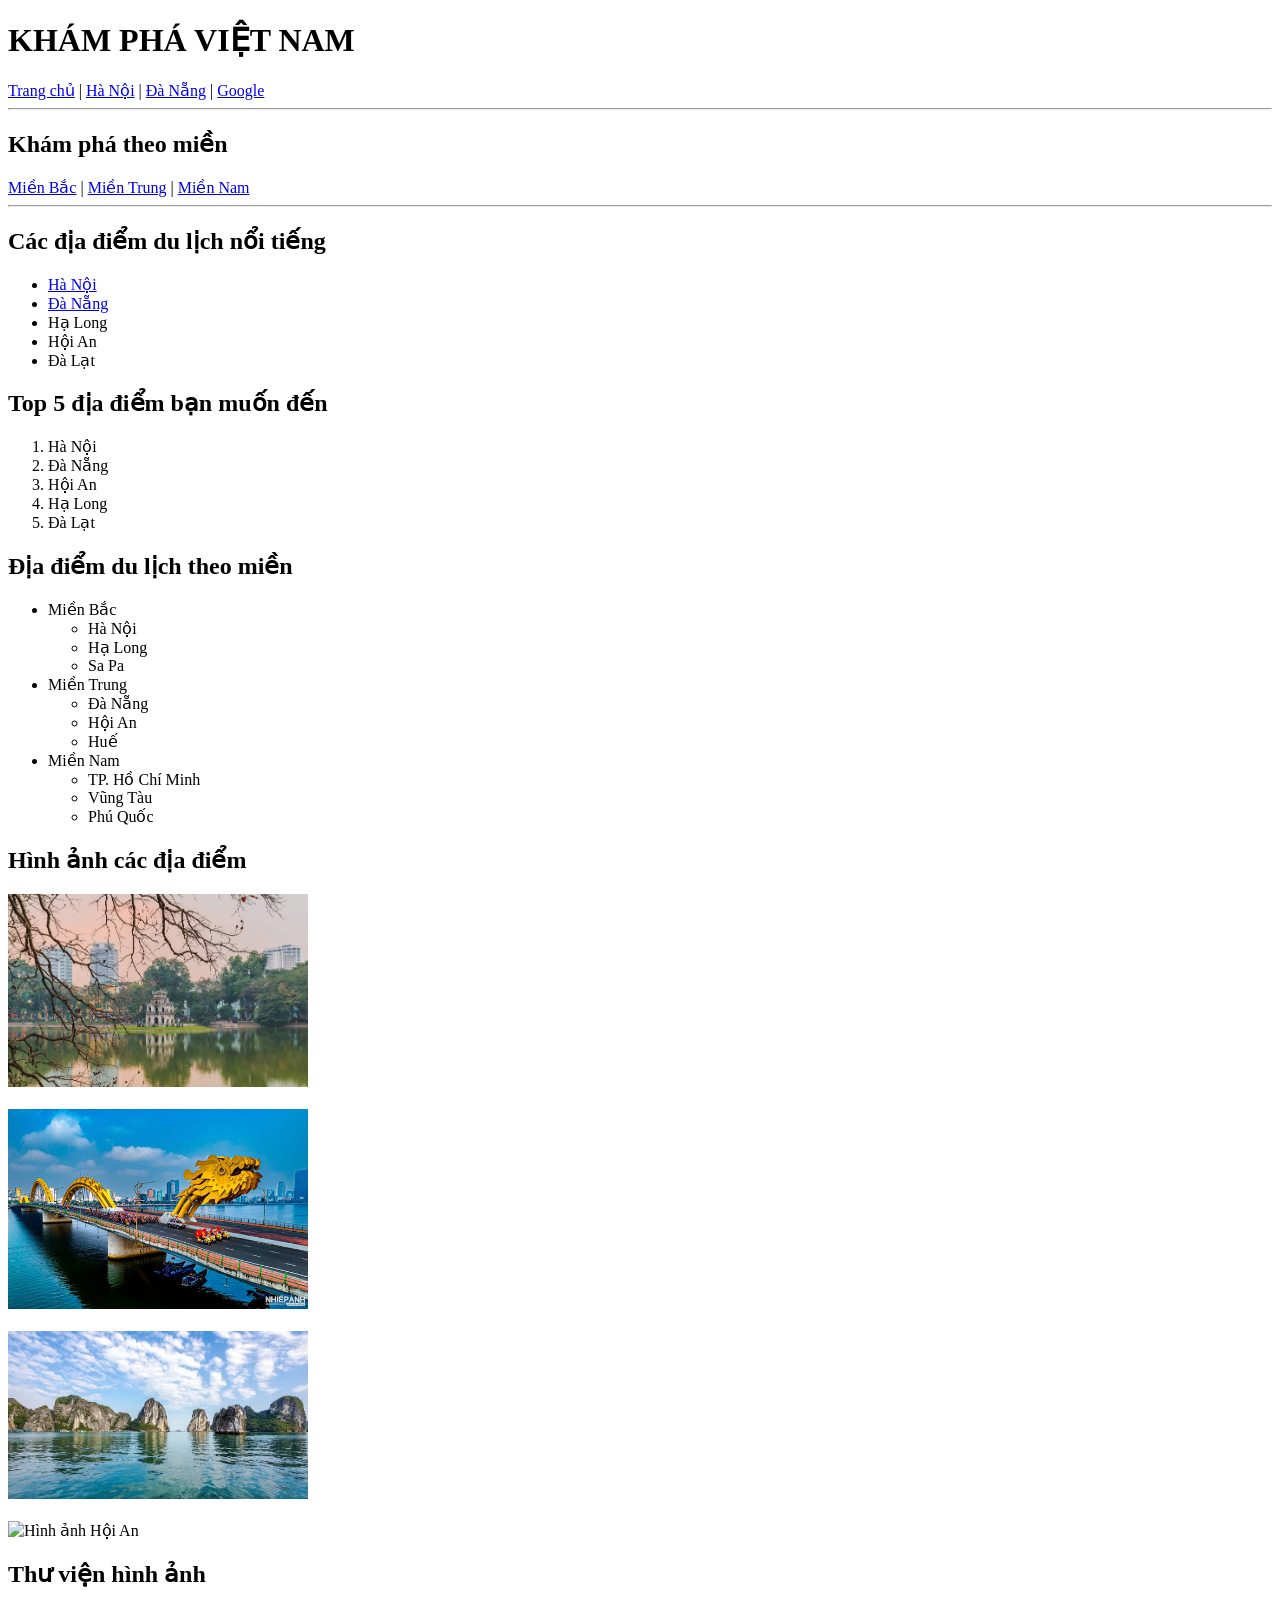
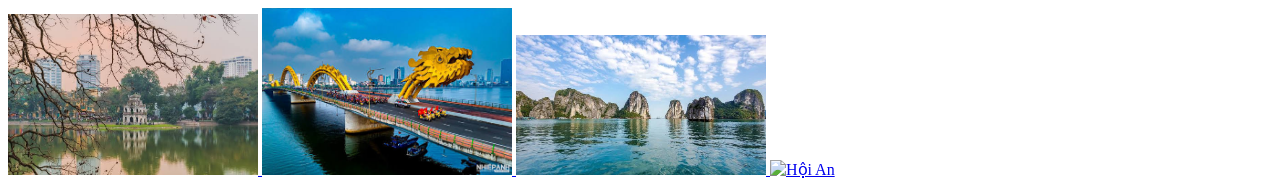
==== index.html @ ab7e1a78 "first commit" ====
<!DOCTYPE html>
<html lang="vi">
<head>
    <meta charset="UTF-8">
    <title>Khám phá Việt Nam</title>
</head>

<body>

    <h1>KHÁM PHÁ VIỆT NAM</h1>

    <!-- Menu chính -->
    <nav>
        <a href="index.html">Trang chủ</a> |
        <a href="hanoi.html">Hà Nội</a> |
        <a href="danang.html">Đà Nẵng</a> |
        <a href="https://www.google.com" target="_blank">Google</a>
    </nav>

    <hr>

    <!-- Link đến vị trí trong cùng trang -->
    <h2>Khám phá theo miền</h2>

    <a href="#mien-bac">Miền Bắc</a> |
    <a href="#mien-trung">Miền Trung</a> |
    <a href="#mien-nam">Miền Nam</a>

    <hr>

    <!-- Danh sách không thứ tự -->
    <h2>Các địa điểm du lịch nổi tiếng</h2>

    <ul>
        <li>
            <a href="hanoi.html">Hà Nội</a>
        </li>
        <li>
            <a href="danang.html">Đà Nẵng</a>
        </li>
        <li>Hạ Long</li>
        <li>Hội An</li>
        <li>Đà Lạt</li>
    </ul>

    <!-- Danh sách có thứ tự -->
    <h2>Top 5 địa điểm bạn muốn đến</h2>

    <ol>
        <li>Hà Nội</li>
        <li>Đà Nẵng</li>
        <li>Hội An</li>
        <li>Hạ Long</li>
        <li>Đà Lạt</li>
    </ol>

    <!-- Danh sách lồng nhau -->
    <h2>Địa điểm du lịch theo miền</h2>

    <ul>
        <li id="mien-bac">
            Miền Bắc
            <ul>
                <li>Hà Nội</li>
                <li>Hạ Long</li>
                <li>Sa Pa</li>
            </ul>
        </li>

        <li id="mien-trung">
            Miền Trung
            <ul>
                <li>Đà Nẵng</li>
                <li>Hội An</li>
                <li>Huế</li>
            </ul>
        </li>

        <li id="mien-nam">
            Miền Nam
            <ul>
                <li>TP. Hồ Chí Minh</li>
                <li>Vũng Tàu</li>
                <li>Phú Quốc</li>
            </ul>
        </li>
    </ul>

    <!-- Hình ảnh -->
    <h2>Hình ảnh các địa điểm</h2>

    <!-- Ảnh Hà Nội đồng thời là link -->
    <a href="hanoi.html">
        <img src="images/hanoi.jpg"
             alt="Hình ảnh Hà Nội"
             width="300">
    </a>

    <br><br>

    <img src="images/danang.jpg"
         alt="Hình ảnh Đà Nẵng"
         width="300">

    <br><br>

    <img src="images/halong.jpg"
         alt="Hình ảnh Hạ Long"
         width="300">

    <br><br>

    <img src="images/hoian.jpg"
         alt="Hình ảnh Hội An"
         width="300">

    <!-- Thư viện hình ảnh -->
    <h2>Thư viện hình ảnh</h2>

    <a href="images/hanoi.jpg" target="_blank">
        <img src="images/hanoi.jpg"
             alt="Hà Nội"
             width="250">
    </a>

    <a href="images/danang.jpg" target="_blank">
        <img src="images/danang.jpg"
             alt="Đà Nẵng"
             width="250">
    </a>

    <a href="images/halong.jpg" target="_blank">
        <img src="images/halong.jpg"
             alt="Hạ Long"
             width="250">
    </a>

    <a href="images/hoian.jpg" target="_blank">
        <img src="images/hoian.jpg"
             alt="Hội An"
             width="250">
    </a>

</body>
</html>
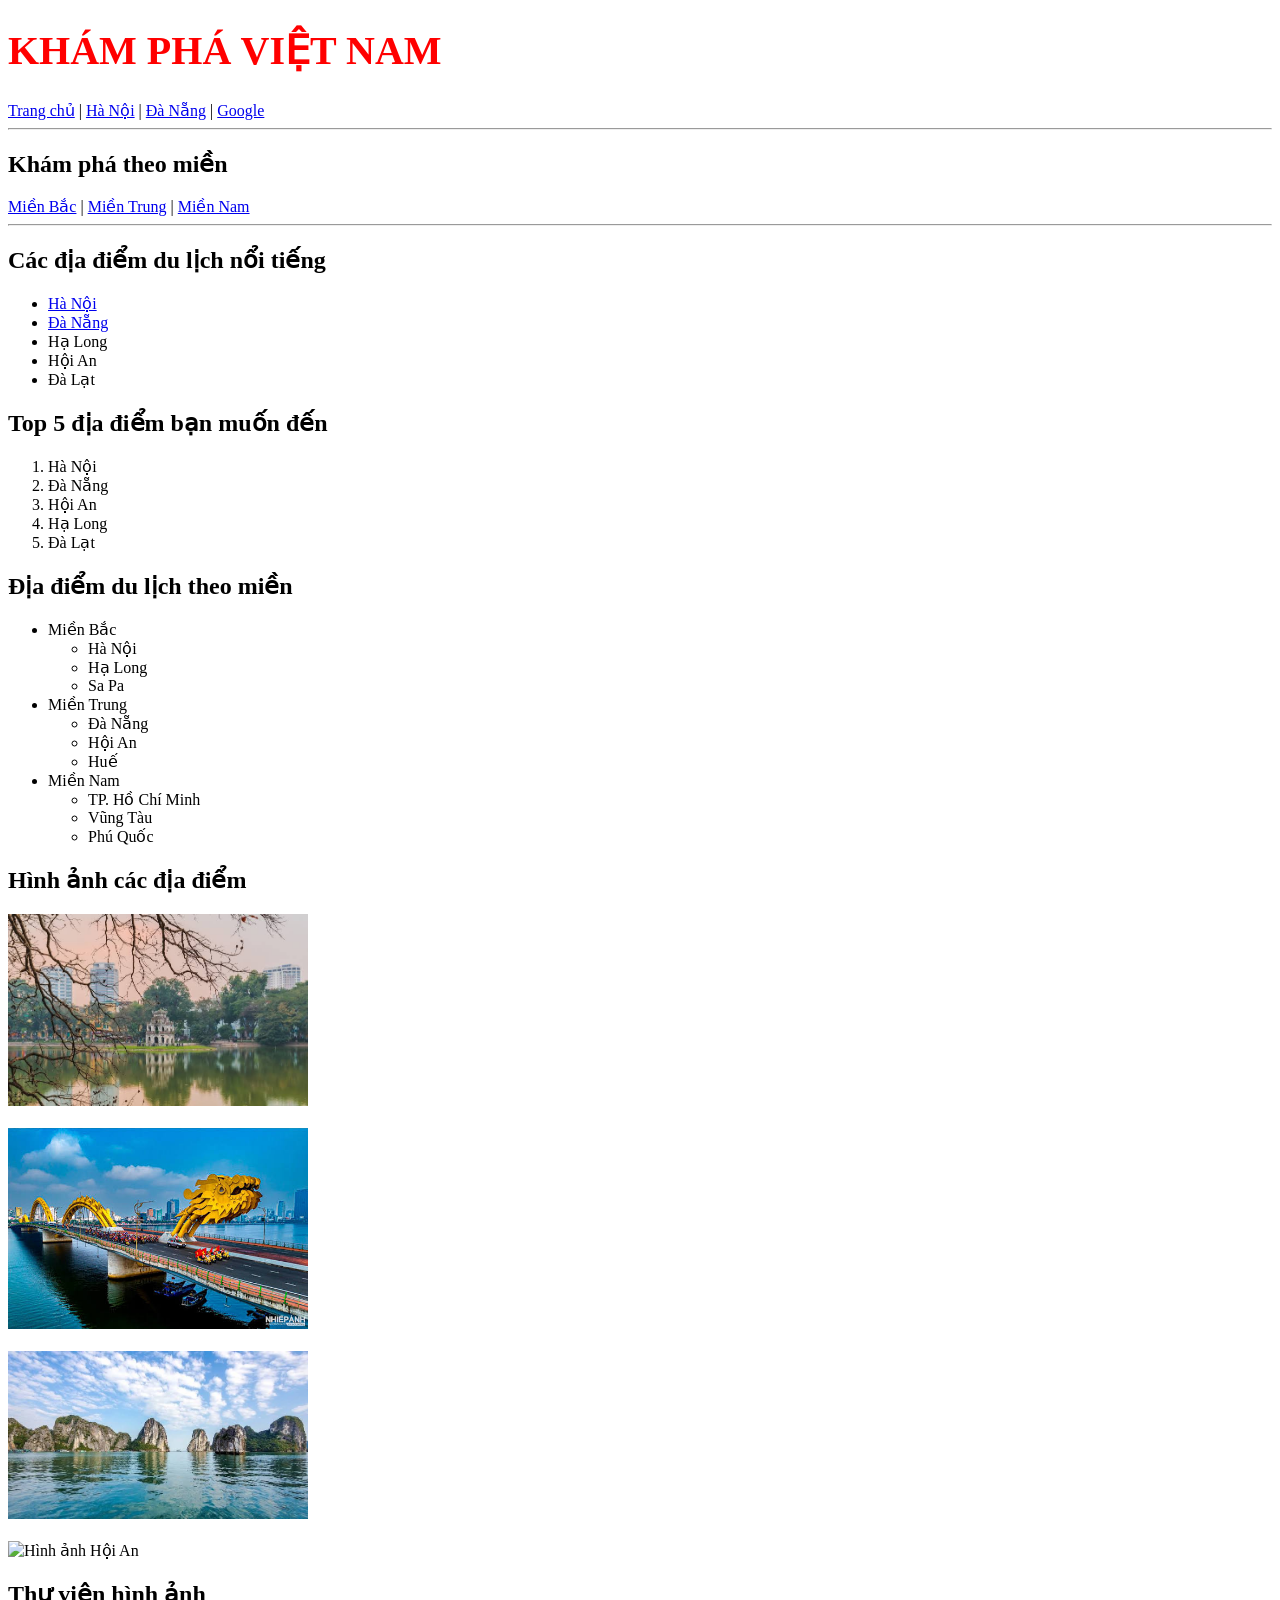
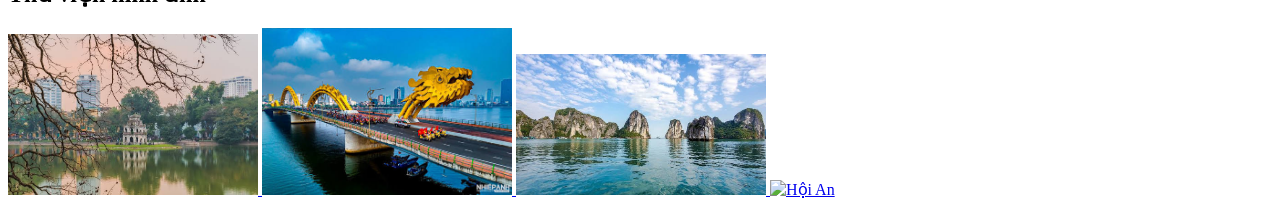
==== commit ec73d3ab: "cc1" ====
--- a/index.html
+++ b/index.html
@@ -1,5 +1,13 @@
 <!DOCTYPE html>
 <html lang="vi">
+
+<head>
+    <title>Test CSS</title>
+
+    <link rel="stylesheet" href="style.css">
+</head>
+
+
 <head>
     <meta charset="UTF-8">
     <title>Khám phá Việt Nam</title>
--- a/style.css
+++ b/style.css
@@ -0,0 +1,8 @@
+h1 {
+    color: red;
+    font-size: 40px;
+}
+
+p {
+    color: blue;
+}
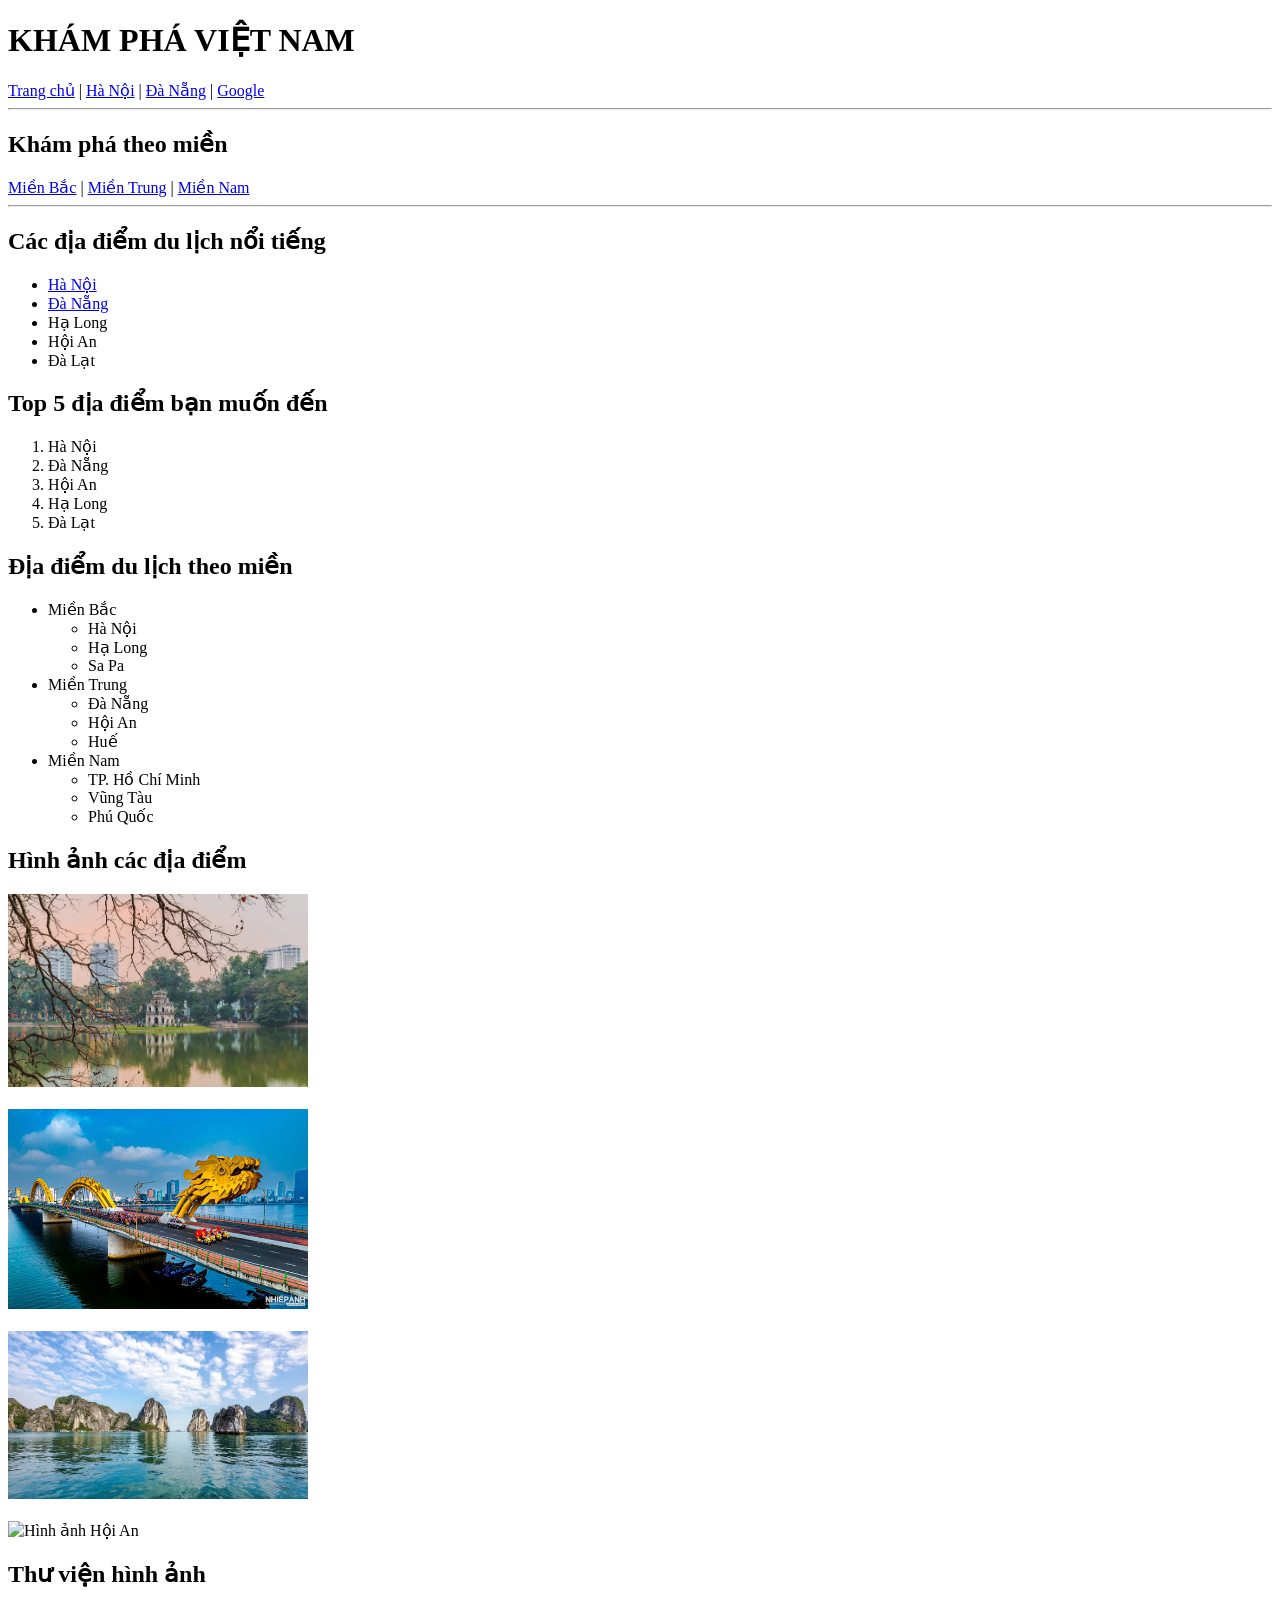
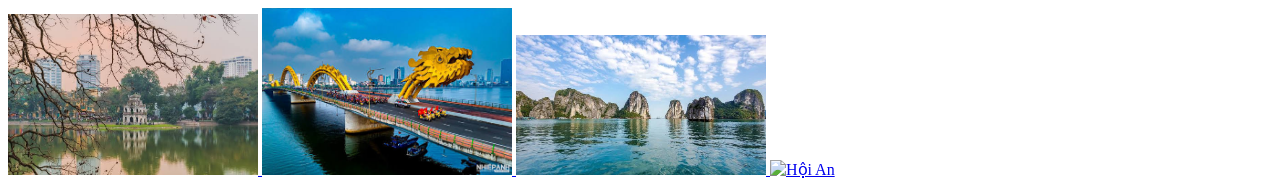
==== commit 1bc181d5: "n" ====
--- a/index.html
+++ b/index.html
@@ -1,11 +1,7 @@
 <!DOCTYPE html>
 <html lang="vi">
 
-<head>
-    <title>Test CSS</title>
 
-    <link rel="stylesheet" href="style.css">
-</head>
 
 
 <head>
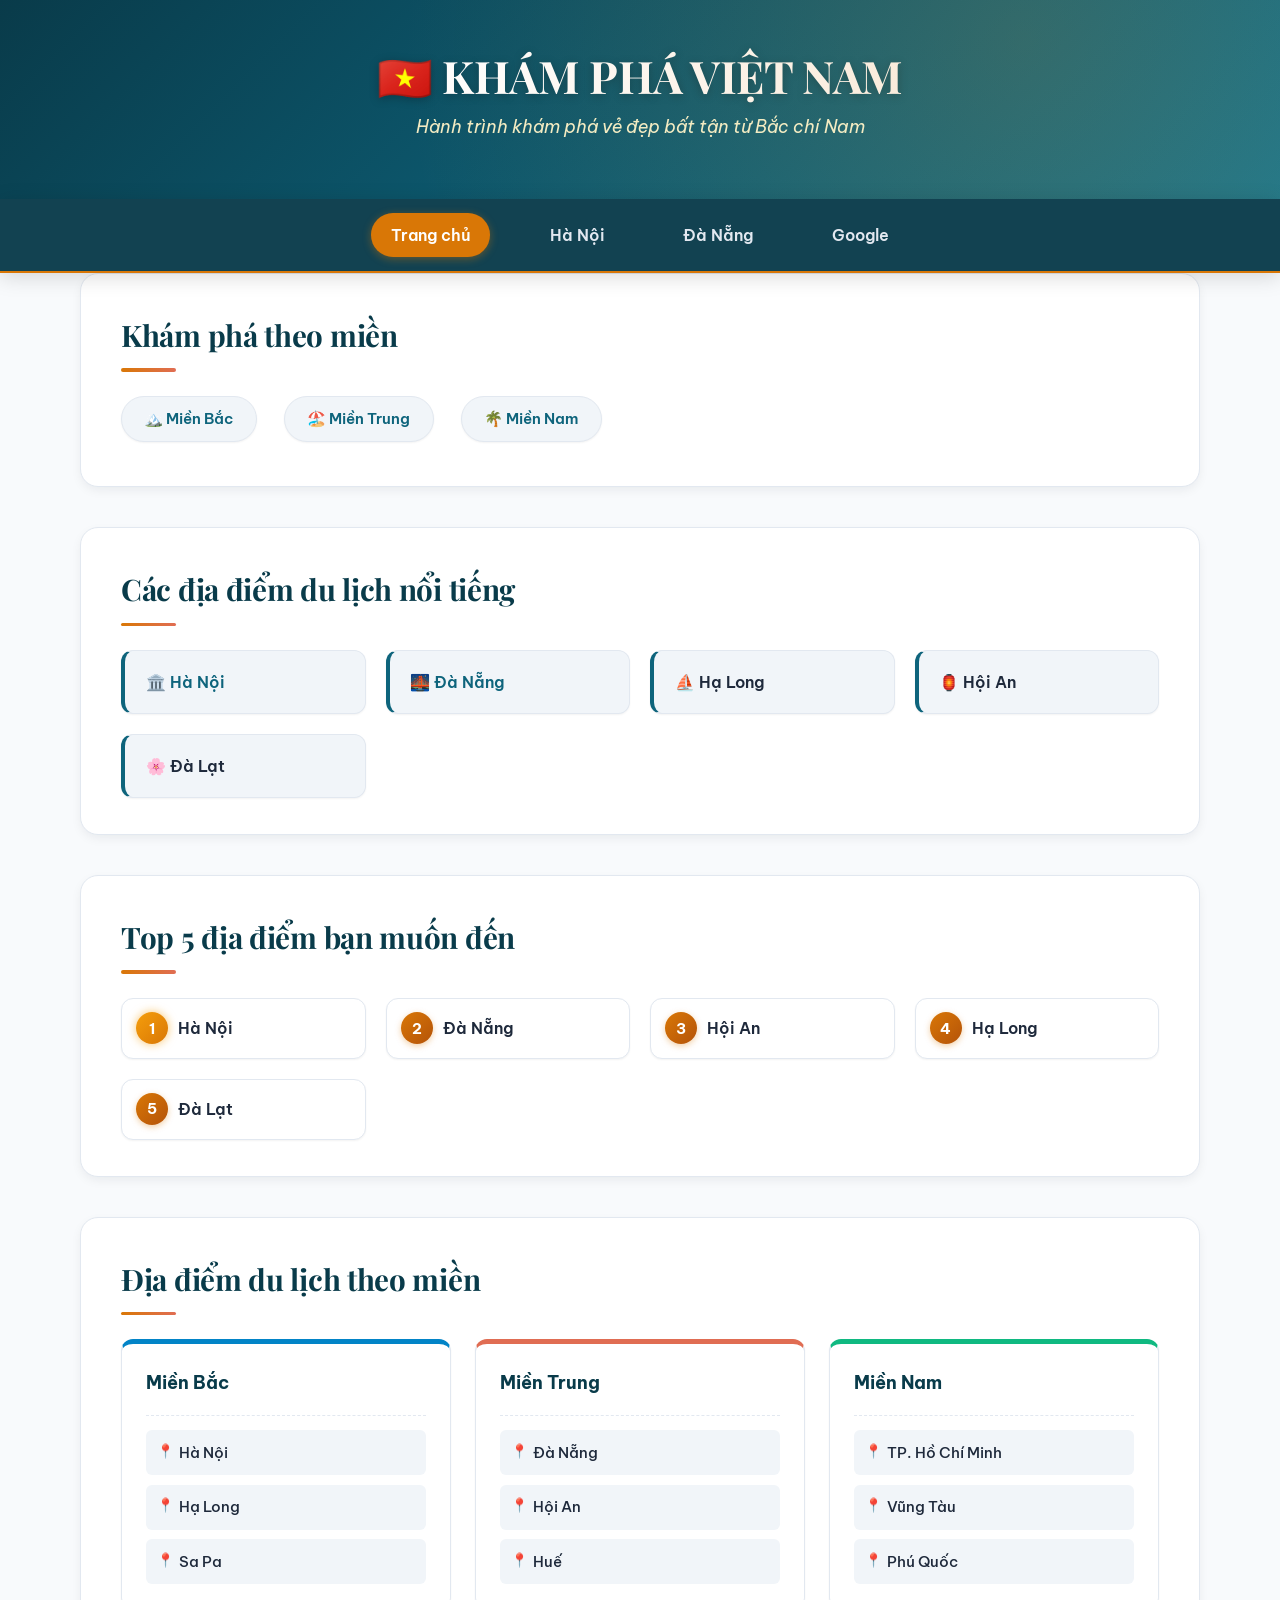
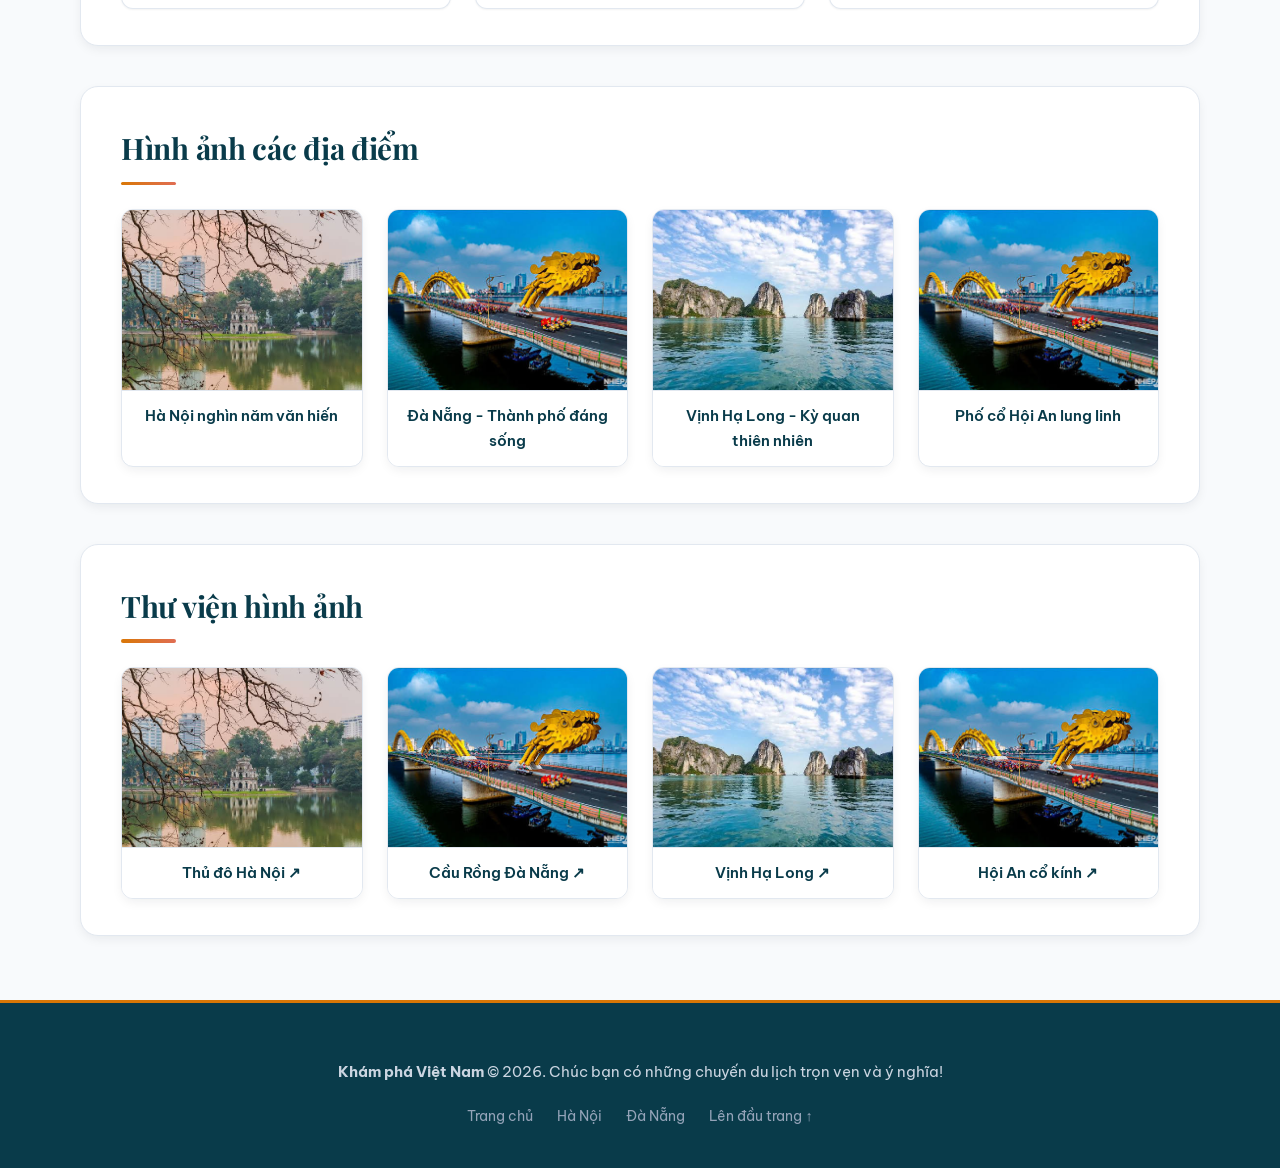
==== commit b1495e94: "Thiet lap CSS bo cuc trang, menu va giao dien responsive" ====
--- a/index.html
+++ b/index.html
@@ -1,149 +1,168 @@
 <!DOCTYPE html>
 <html lang="vi">
-
-
-
-
 <head>
     <meta charset="UTF-8">
+    <meta name="viewport" content="width=device-width, initial-scale=1.0">
     <title>Khám phá Việt Nam</title>
+    <link rel="stylesheet" href="style.css">
 </head>
-
 <body>
 
-    <h1>KHÁM PHÁ VIỆT NAM</h1>
+    <!-- Header / Banner chính của website -->
+    <header class="site-header">
+        <h1>🇻🇳 KHÁM PHÁ VIỆT NAM</h1>
+        <p class="slogan">Hành trình khám phá vẻ đẹp bất tận từ Bắc chí Nam</p>
+    </header>
 
-    <!-- Menu chính -->
-    <nav>
-        <a href="index.html">Trang chủ</a> |
+    <!-- Menu điều hướng chính (Navigation Menu dạng Sticky) -->
+    <nav class="main-nav">
+        <a href="index.html" class="active">Trang chủ</a> |
         <a href="hanoi.html">Hà Nội</a> |
         <a href="danang.html">Đà Nẵng</a> |
         <a href="https://www.google.com" target="_blank">Google</a>
     </nav>
 
-    <hr>
+    <!-- Nội dung chính của trang -->
+    <main class="container">
 
-    <!-- Link đến vị trí trong cùng trang -->
-    <h2>Khám phá theo miền</h2>
+        <!-- Điều hướng nhanh theo miền -->
+        <section>
+            <h2>Khám phá theo miền</h2>
+            <div class="region-nav">
+                <a href="#mien-bac">🏔️ Miền Bắc</a> |
+                <a href="#mien-trung">🏖️ Miền Trung</a> |
+                <a href="#mien-nam">🌴 Miền Nam</a>
+            </div>
+        </section>
 
-    <a href="#mien-bac">Miền Bắc</a> |
-    <a href="#mien-trung">Miền Trung</a> |
-    <a href="#mien-nam">Miền Nam</a>
+        <!-- Danh sách không thứ tự: Các địa điểm du lịch nổi tiếng -->
+        <section>
+            <h2>Các địa điểm du lịch nổi tiếng</h2>
+            <ul class="card-grid">
+                <li>
+                    <a href="hanoi.html">🏛️ Hà Nội</a>
+                </li>
+                <li>
+                    <a href="danang.html">🌉 Đà Nẵng</a>
+                </li>
+                <li>⛵ Hạ Long</li>
+                <li>🏮 Hội An</li>
+                <li>🌸 Đà Lạt</li>
+            </ul>
+        </section>
 
-    <hr>
-
-    <!-- Danh sách không thứ tự -->
-    <h2>Các địa điểm du lịch nổi tiếng</h2>
-
-    <ul>
-        <li>
-            <a href="hanoi.html">Hà Nội</a>
-        </li>
-        <li>
-            <a href="danang.html">Đà Nẵng</a>
-        </li>
-        <li>Hạ Long</li>
-        <li>Hội An</li>
-        <li>Đà Lạt</li>
-    </ul>
-
-    <!-- Danh sách có thứ tự -->
-    <h2>Top 5 địa điểm bạn muốn đến</h2>
-
-    <ol>
-        <li>Hà Nội</li>
-        <li>Đà Nẵng</li>
-        <li>Hội An</li>
-        <li>Hạ Long</li>
-        <li>Đà Lạt</li>
-    </ol>
-
-    <!-- Danh sách lồng nhau -->
-    <h2>Địa điểm du lịch theo miền</h2>
-
-    <ul>
-        <li id="mien-bac">
-            Miền Bắc
-            <ul>
+        <!-- Danh sách có thứ tự: Top 5 địa điểm bạn muốn đến -->
+        <section>
+            <h2>Top 5 địa điểm bạn muốn đến</h2>
+            <ol class="top-ranking">
                 <li>Hà Nội</li>
-                <li>Hạ Long</li>
-                <li>Sa Pa</li>
-            </ul>
-        </li>
-
-        <li id="mien-trung">
-            Miền Trung
-            <ul>
                 <li>Đà Nẵng</li>
                 <li>Hội An</li>
-                <li>Huế</li>
+                <li>Hạ Long</li>
+                <li>Đà Lạt</li>
+            </ol>
+        </section>
+
+        <!-- Danh sách lồng nhau: Địa điểm du lịch theo miền -->
+        <section class="regions-section">
+            <h2>Địa điểm du lịch theo miền</h2>
+            <ul class="nested-regions">
+                <li id="mien-bac">
+                    Miền Bắc
+                    <ul>
+                        <li>Hà Nội</li>
+                        <li>Hạ Long</li>
+                        <li>Sa Pa</li>
+                    </ul>
+                </li>
+
+                <li id="mien-trung">
+                    Miền Trung
+                    <ul>
+                        <li>Đà Nẵng</li>
+                        <li>Hội An</li>
+                        <li>Huế</li>
+                    </ul>
+                </li>
+
+                <li id="mien-nam">
+                    Miền Nam
+                    <ul>
+                        <li>TP. Hồ Chí Minh</li>
+                        <li>Vũng Tàu</li>
+                        <li>Phú Quốc</li>
+                    </ul>
+                </li>
             </ul>
-        </li>
+        </section>
 
-        <li id="mien-nam">
-            Miền Nam
-            <ul>
-                <li>TP. Hồ Chí Minh</li>
-                <li>Vũng Tàu</li>
-                <li>Phú Quốc</li>
-            </ul>
-        </li>
-    </ul>
+        <!-- Hình ảnh các địa điểm -->
+        <section>
+            <h2>Hình ảnh các địa điểm</h2>
+            <div class="image-showcase">
+                <!-- Ảnh Hà Nội đồng thời là link -->
+                <a href="hanoi.html" class="gallery-item" title="Xem thông tin Hà Nội">
+                    <img src="images/hanoi.jpg" alt="Hình ảnh Hà Nội" width="300">
+                    <div class="image-caption">Hà Nội nghìn năm văn hiến</div>
+                </a>
 
-    <!-- Hình ảnh -->
-    <h2>Hình ảnh các địa điểm</h2>
+                <div class="gallery-item">
+                    <img src="images/danang.jpg" alt="Hình ảnh Đà Nẵng" width="300">
+                    <div class="image-caption">Đà Nẵng - Thành phố đáng sống</div>
+                </div>
 
-    <!-- Ảnh Hà Nội đồng thời là link -->
-    <a href="hanoi.html">
-        <img src="images/hanoi.jpg"
-             alt="Hình ảnh Hà Nội"
-             width="300">
-    </a>
+                <div class="gallery-item">
+                    <img src="images/halong.jpg" alt="Hình ảnh Hạ Long" width="300">
+                    <div class="image-caption">Vịnh Hạ Long - Kỳ quan thiên nhiên</div>
+                </div>
 
-    <br><br>
+                <div class="gallery-item">
+                    <img src="images/hoian.jpg" alt="Hình ảnh Hội An" width="300">
+                    <div class="image-caption">Phố cổ Hội An lung linh</div>
+                </div>
+            </div>
+        </section>
 
-    <img src="images/danang.jpg"
-         alt="Hình ảnh Đà Nẵng"
-         width="300">
+        <!-- Thư viện hình ảnh -->
+        <section>
+            <h2>Thư viện hình ảnh</h2>
+            <div class="gallery-grid">
+                <a href="images/hanoi.jpg" target="_blank" title="Mở ảnh lớn Hà Nội">
+                    <img src="images/hanoi.jpg" alt="Hà Nội" width="250">
+                    <div class="image-caption">Thủ đô Hà Nội ↗</div>
+                </a>
 
-    <br><br>
+                <a href="images/danang.jpg" target="_blank" title="Mở ảnh lớn Đà Nẵng">
+                    <img src="images/danang.jpg" alt="Đà Nẵng" width="250">
+                    <div class="image-caption">Cầu Rồng Đà Nẵng ↗</div>
+                </a>
 
-    <img src="images/halong.jpg"
-         alt="Hình ảnh Hạ Long"
-         width="300">
+                <a href="images/halong.jpg" target="_blank" title="Mở ảnh lớn Hạ Long">
+                    <img src="images/halong.jpg" alt="Hạ Long" width="250">
+                    <div class="image-caption">Vịnh Hạ Long ↗</div>
+                </a>
 
-    <br><br>
+                <a href="images/hoian.jpg" target="_blank" title="Mở ảnh lớn Hội An">
+                    <img src="images/hoian.jpg" alt="Hội An" width="250">
+                    <div class="image-caption">Hội An cổ kính ↗</div>
+                </a>
+            </div>
+        </section>
 
-    <img src="images/hoian.jpg"
-         alt="Hình ảnh Hội An"
-         width="300">
+    </main>
 
-    <!-- Thư viện hình ảnh -->
-    <h2>Thư viện hình ảnh</h2>
-
-    <a href="images/hanoi.jpg" target="_blank">
-        <img src="images/hanoi.jpg"
-             alt="Hà Nội"
-             width="250">
-    </a>
-
-    <a href="images/danang.jpg" target="_blank">
-        <img src="images/danang.jpg"
-             alt="Đà Nẵng"
-             width="250">
-    </a>
-
-    <a href="images/halong.jpg" target="_blank">
-        <img src="images/halong.jpg"
-             alt="Hạ Long"
-             width="250">
-    </a>
-
-    <a href="images/hoian.jpg" target="_blank">
-        <img src="images/hoian.jpg"
-             alt="Hội An"
-             width="250">
-    </a>
+    <!-- Chân trang chung -->
+    <footer class="site-footer">
+        <div class="footer-content">
+            <p><strong>Khám phá Việt Nam</strong> &copy; 2026. Chúc bạn có những chuyến du lịch trọn vẹn và ý nghĩa!</p>
+            <div class="footer-links">
+                <a href="index.html">Trang chủ</a>
+                <a href="hanoi.html">Hà Nội</a>
+                <a href="danang.html">Đà Nẵng</a>
+                <a href="#mien-bac">Lên đầu trang ↑</a>
+            </div>
+        </div>
+    </footer>
 
 </body>
-</html>+</html>
--- a/style.css
+++ b/style.css
@@ -0,0 +1,723 @@
+/* ==========================================================================
+   KHÁM PHÁ VIỆT NAM — STYLE.CSS
+   Thiết lập toàn bộ CSS giao diện: Bố cục trang (Layout), Menu (Navigation),
+   Lưới thẻ địa điểm (Cards), Thư viện hình ảnh (Gallery) & Responsive Design.
+   ========================================================================== */
+
+/* --------------------------------------------------------------------------
+   1. GOOGLE FONTS & BIẾN GIAO DIỆN (CSS CUSTOM PROPERTIES)
+   -------------------------------------------------------------------------- */
+@import url('https://fonts.googleapis.com/css2?family=Be+Vietnam+Pro:wght@300;400;500;600;700;800&family=Playfair+Display:wght@600;700;800&display=swap');
+
+:root {
+    /* Bảng màu mang hơi thở du lịch biển & văn hóa Việt Nam */
+    --primary: #0e647c;           /* Xanh đại dương trầm, thanh lịch */
+    --primary-dark: #093b4a;      /* Xanh đêm / nền header & footer */
+    --primary-light: #e0f2fe;     /* Xanh nhạt làm nền badge / hover */
+    --accent: #d97706;            /* Vàng đất nung / hổ phách rực rỡ */
+    --accent-hover: #b45309;      /* Vàng đậm khi hover */
+    --coral: #e06d53;             /* Đỏ cam san hô làm điểm nhấn */
+
+    /* Màu nền & bề mặt */
+    --bg-body: #f8fafc;           /* Nền trang web trung tính sáng dịu */
+    --bg-card: #ffffff;           /* Màu nền thẻ trắng tinh khiết */
+    --bg-subtle: #f1f5f9;         /* Màu nền phụ */
+
+    /* Màu chữ */
+    --text-main: #1e293b;         /* Chữ đậm dễ đọc (Slate 800) */
+    --text-muted: #64748b;        /* Chữ phụ, mô tả (Slate 500) */
+    --text-light: #f8fafc;        /* Chữ trắng ngà trên nền tối */
+
+    /* Viền & Đổ bóng */
+    --border-color: #e2e8f0;      /* Viền nhạt thanh thoát */
+    --border-hover: #cbd5e1;
+    --radius-sm: 6px;
+    --radius-md: 12px;
+    --radius-lg: 18px;
+    --radius-full: 9999px;
+
+    --shadow-sm: 0 1px 2px 0 rgba(0, 0, 0, 0.05);
+    --shadow-md: 0 4px 12px -2px rgba(15, 23, 42, 0.08);
+    --shadow-lg: 0 12px 24px -4px rgba(14, 100, 124, 0.12);
+    --shadow-hover: 0 16px 32px -6px rgba(14, 100, 124, 0.18);
+
+    /* Bố cục */
+    --max-width: 1160px;
+    --header-height: 70px;
+}
+
+/* --------------------------------------------------------------------------
+   2. CSS RESET & THIẾT LẬP CƠ BẢN
+   -------------------------------------------------------------------------- */
+*, *::before, *::after {
+    box-sizing: border-box;
+    margin: 0;
+    padding: 0;
+}
+
+html {
+    scroll-behavior: smooth;
+    scroll-padding-top: 85px; /* Tránh bị che bởi thanh menu cố định khi bấm link neo */
+}
+
+body {
+    font-family: 'Be Vietnam Pro', -apple-system, BlinkMacSystemFont, "Segoe UI", Roboto, sans-serif;
+    background-color: var(--bg-body);
+    color: var(--text-main);
+    line-height: 1.68;
+    font-size: 16px;
+    -webkit-font-smoothing: antialiased;
+}
+
+a {
+    color: var(--primary);
+    text-decoration: none;
+    transition: all 0.25s ease;
+}
+
+a:hover {
+    color: var(--accent);
+}
+
+img {
+    max-width: 100%;
+    height: auto;
+    display: block;
+}
+
+hr {
+    border: none;
+    height: 1px;
+    background: linear-gradient(to right, transparent, var(--border-color), transparent);
+    margin: 2.5rem 0;
+}
+
+/* --------------------------------------------------------------------------
+   3. BỐ CỤC CHUNG (LAYOUT)
+   -------------------------------------------------------------------------- */
+.container, main {
+    width: 100%;
+    max-width: var(--max-width);
+    margin-left: auto;
+    margin-right: auto;
+    padding-left: 20px;
+    padding-right: 20px;
+}
+
+/* Mỗi phần nội dung (section) là 1 khối thẻ sang trọng, nổi bật */
+section, .section-block {
+    background: var(--bg-card);
+    border-radius: var(--radius-lg);
+    padding: 2.25rem 2.5rem;
+    margin-bottom: 2.5rem;
+    box-shadow: var(--shadow-md);
+    border: 1px solid var(--border-color);
+    transition: transform 0.2s ease, box-shadow 0.2s ease;
+}
+
+section:hover, .section-block:hover {
+    box-shadow: var(--shadow-lg);
+}
+
+/* --------------------------------------------------------------------------
+   4. TIÊU ĐỀ (TYPOGRAPHY)
+   -------------------------------------------------------------------------- */
+h1, h2, h3, h4 {
+    font-family: 'Playfair Display', 'Be Vietnam Pro', Georgia, serif;
+    color: var(--primary-dark);
+    font-weight: 700;
+    letter-spacing: -0.01em;
+}
+
+h1 {
+    font-size: clamp(2rem, 4vw, 2.8rem);
+    margin-bottom: 0.5rem;
+    line-height: 1.25;
+}
+
+h2 {
+    font-size: clamp(1.4rem, 2.5vw, 1.85rem);
+    margin-top: 0;
+    margin-bottom: 1.5rem;
+    display: flex;
+    align-items: center;
+    gap: 0.6rem;
+    position: relative;
+    padding-bottom: 0.75rem;
+}
+
+h2::after {
+    content: "";
+    position: absolute;
+    bottom: 0;
+    left: 0;
+    width: 55px;
+    height: 3.5px;
+    background: linear-gradient(90deg, var(--accent), var(--coral));
+    border-radius: var(--radius-full);
+}
+
+/* --------------------------------------------------------------------------
+   5. HEADER & BANNER
+   -------------------------------------------------------------------------- */
+.site-header {
+    background: linear-gradient(135deg, #093b4a 0%, #0e647c 65%, #157994 100%);
+    color: var(--text-light);
+    padding: 3rem 1.5rem 3.5rem;
+    text-align: center;
+    position: relative;
+    overflow: hidden;
+}
+
+.site-header::before {
+    content: "";
+    position: absolute;
+    top: 0; left: 0; right: 0; bottom: 0;
+    background: radial-gradient(circle at 80% 20%, rgba(217, 119, 6, 0.18) 0%, transparent 60%);
+    pointer-events: none;
+}
+
+.site-header h1 {
+    color: #ffffff;
+    text-shadow: 0 2px 10px rgba(0, 0, 0, 0.25);
+    margin-bottom: 0.5rem;
+}
+
+.site-header .slogan {
+    font-size: 1.15rem;
+    color: #fef3c7;
+    font-style: italic;
+    opacity: 0.95;
+    max-width: 650px;
+    margin: 0 auto;
+}
+
+/* --------------------------------------------------------------------------
+   6. MENU ĐIỀU HƯỚNG CHÍNH (MAIN NAVIGATION BAR)
+   -------------------------------------------------------------------------- */
+nav, .main-nav {
+    position: sticky;
+    top: 0;
+    z-index: 1000;
+    background: rgba(9, 59, 74, 0.96);
+    backdrop-filter: blur(12px);
+    -webkit-backdrop-filter: blur(12px);
+    border-bottom: 2px solid var(--accent);
+    box-shadow: 0 4px 20px rgba(0, 0, 0, 0.15);
+    padding: 0.85rem 1.5rem;
+    display: flex;
+    justify-content: center;
+    align-items: center;
+    flex-wrap: wrap;
+    gap: 0.5rem 1.25rem;
+}
+
+/* Dấu phân cách "|" cũ trong HTML được ẩn đi để hiển thị dạng thanh nút hiện đại */
+nav {
+    color: transparent; /* Ẩn dấu | thuần text */
+    font-size: 0;
+}
+
+nav a, .main-nav a {
+    color: #e2e8f0;
+    font-size: 1rem;
+    font-weight: 600;
+    padding: 0.5rem 1.15rem;
+    border-radius: var(--radius-full);
+    display: inline-flex;
+    align-items: center;
+    gap: 0.4rem;
+    background: transparent;
+    transition: all 0.25s ease;
+    border: 1px solid transparent;
+}
+
+nav a:hover, .main-nav a:hover {
+    color: #ffffff;
+    background: rgba(255, 255, 255, 0.15);
+    border-color: rgba(255, 255, 255, 0.25);
+    transform: translateY(-1px);
+    text-decoration: none;
+}
+
+nav a.active, .main-nav a.active {
+    color: #ffffff;
+    background: var(--accent);
+    box-shadow: 0 2px 8px rgba(217, 119, 6, 0.4);
+}
+
+/* --------------------------------------------------------------------------
+   7. THANH LIÊN KẾT NHANH THEO MIỀN (SUB-NAV / CHIP LINKS)
+   -------------------------------------------------------------------------- */
+.region-nav, .quick-regions {
+    display: flex;
+    flex-wrap: wrap;
+    gap: 0.85rem;
+    margin: 1.25rem 0 0.5rem;
+    font-size: 0; /* Ẩn các dấu | trong HTML */
+}
+
+.region-nav a, .quick-regions a {
+    font-size: 0.95rem;
+    font-weight: 600;
+    padding: 0.6rem 1.4rem;
+    border-radius: var(--radius-full);
+    background: var(--bg-subtle);
+    color: var(--primary);
+    border: 1.5px solid var(--border-color);
+    box-shadow: var(--shadow-sm);
+    display: inline-flex;
+    align-items: center;
+    gap: 0.4rem;
+    transition: all 0.25s ease;
+}
+
+.region-nav a:hover, .quick-regions a:hover {
+    background: var(--primary);
+    color: #ffffff;
+    border-color: var(--primary);
+    box-shadow: var(--shadow-md);
+    transform: translateY(-2px);
+    text-decoration: none;
+}
+
+/* --------------------------------------------------------------------------
+   8. DANH SÁCH ĐỊA ĐIỂM DẠNG THẺ (CARDS GRID)
+   -------------------------------------------------------------------------- */
+/* Danh sách cấp 1 trong các section */
+ul, ol {
+    list-style: none;
+    padding: 0;
+    margin: 0;
+}
+
+/* Hiển thị dạng lưới thẻ cho các danh sách địa điểm chính */
+section > ul,
+.card-grid {
+    display: grid;
+    grid-template-columns: repeat(auto-fill, minmax(210px, 1fr));
+    gap: 1.25rem;
+    margin-top: 1rem;
+}
+
+section > ul > li,
+.card-grid .card-item {
+    background: var(--bg-subtle);
+    border: 1px solid var(--border-color);
+    border-left: 4.5px solid var(--primary);
+    border-radius: var(--radius-md);
+    padding: 1.1rem 1.3rem;
+    font-weight: 600;
+    color: var(--text-main);
+    display: flex;
+    align-items: center;
+    box-shadow: var(--shadow-sm);
+    transition: all 0.25s ease;
+}
+
+section > ul > li a {
+    color: var(--primary);
+    display: block;
+    width: 100%;
+}
+
+section > ul > li:hover,
+.card-grid .card-item:hover {
+    background: #ffffff;
+    border-color: var(--primary);
+    border-left-color: var(--accent);
+    transform: translateY(-3px);
+    box-shadow: var(--shadow-md);
+}
+
+section > ul > li:hover a {
+    color: var(--accent);
+    text-decoration: none;
+}
+
+/* --------------------------------------------------------------------------
+   9. TOP 5 ĐỊA ĐIỂM (DANH SÁCH CÓ THỨ TỰ RANKING)
+   -------------------------------------------------------------------------- */
+section > ol,
+.top-ranking {
+    counter-reset: ranking-counter;
+    display: grid;
+    grid-template-columns: repeat(auto-fill, minmax(210px, 1fr));
+    gap: 1.25rem;
+    margin-top: 1rem;
+}
+
+section > ol > li,
+.top-ranking li {
+    counter-increment: ranking-counter;
+    background: #ffffff;
+    border: 1px solid var(--border-color);
+    border-radius: var(--radius-md);
+    padding: 1rem 1.25rem 1rem 3.5rem;
+    font-weight: 600;
+    position: relative;
+    box-shadow: var(--shadow-sm);
+    display: flex;
+    align-items: center;
+    transition: all 0.25s ease;
+}
+
+/* Huy hiệu số thứ tự tròn */
+section > ol > li::before,
+.top-ranking li::before {
+    content: counter(ranking-counter);
+    position: absolute;
+    left: 0.9rem;
+    width: 2rem;
+    height: 2rem;
+    background: linear-gradient(135deg, var(--accent) 0%, #b45309 100%);
+    color: #ffffff;
+    font-weight: 700;
+    font-size: 0.95rem;
+    border-radius: 50%;
+    display: flex;
+    align-items: center;
+    justify-content: center;
+    box-shadow: 0 2px 6px rgba(217, 119, 6, 0.35);
+}
+
+/* Điểm nhấn cho vị trí Quán quân Top 1 */
+section > ol > li:first-child::before,
+.top-ranking li:first-child::before {
+    background: linear-gradient(135deg, #f59e0b 0%, #d97706 100%);
+    box-shadow: 0 0 10px rgba(245, 158, 11, 0.6);
+}
+
+section > ol > li:hover,
+.top-ranking li:hover {
+    transform: translateY(-3px);
+    border-color: var(--accent);
+    box-shadow: var(--shadow-md);
+}
+
+/* --------------------------------------------------------------------------
+   10. DANH SÁCH LỒNG NHAU (ĐỊA ĐIỂM THEO 3 MIỀN)
+   -------------------------------------------------------------------------- */
+/* Khối cha chứa 3 miền: Hiển thị 3 cột rõ ràng */
+.nested-regions,
+section.regions-section > ul {
+    display: grid;
+    grid-template-columns: repeat(auto-fit, minmax(280px, 1fr));
+    gap: 1.5rem;
+    margin-top: 1rem;
+}
+
+/* Từng khối miền: Bắc, Trung, Nam */
+.nested-regions > li,
+section.regions-section > ul > li {
+    background: #ffffff;
+    border: 1px solid var(--border-color);
+    border-radius: var(--radius-md);
+    padding: 1.5rem;
+    box-shadow: var(--shadow-sm);
+    display: block; /* Ghi đè flex của thẻ li thường */
+    font-weight: 700;
+    font-size: 1.15rem;
+    color: var(--primary-dark);
+    position: relative;
+    border-top: 5px solid var(--primary);
+    transition: transform 0.25s ease, box-shadow 0.25s ease;
+}
+
+.nested-regions > li:hover,
+section.regions-section > ul > li:hover {
+    transform: translateY(-4px);
+    box-shadow: var(--shadow-lg);
+}
+
+/* Đổi màu viền trên của từng miền để phân biệt */
+#mien-bac {
+    border-top-color: #0284c7; /* Xanh ngọc phương Bắc */
+}
+#mien-trung {
+    border-top-color: #e06d53; /* Đỏ gạch di sản miền Trung */
+}
+#mien-nam {
+    border-top-color: #10b981; /* Xanh trù phú miền Nam */
+}
+
+/* Danh sách địa danh con bên trong từng miền */
+.nested-regions > li > ul,
+section.regions-section > ul > li > ul {
+    display: flex;
+    flex-direction: column;
+    gap: 0.6rem;
+    margin-top: 1rem;
+    padding-top: 0.85rem;
+    border-top: 1px dashed var(--border-color);
+}
+
+.nested-regions > li > ul > li,
+section.regions-section > ul > li > ul > li {
+    background: var(--bg-subtle);
+    border: 1px solid transparent;
+    border-radius: var(--radius-sm);
+    padding: 0.55rem 0.9rem 0.55rem 2rem;
+    font-size: 0.95rem;
+    font-weight: 500;
+    color: var(--text-main);
+    position: relative;
+    box-shadow: none;
+    transform: none;
+    transition: all 0.2s ease;
+}
+
+.nested-regions > li > ul > li::before,
+section.regions-section > ul > li > ul > li::before {
+    content: "📍";
+    position: absolute;
+    left: 0.6rem;
+    font-size: 0.85rem;
+}
+
+.nested-regions > li > ul > li:hover,
+section.regions-section > ul > li > ul > li:hover {
+    background: #ffffff;
+    border-color: var(--border-color);
+    color: var(--primary);
+    padding-left: 2.2rem;
+}
+
+/* --------------------------------------------------------------------------
+   11. BỐ CỤC LƯỚI HÌNH ẢNH & THƯ VIỆN ẢNH (GALLERY GRID)
+   -------------------------------------------------------------------------- */
+.gallery-grid,
+.image-showcase {
+    display: grid;
+    grid-template-columns: repeat(auto-fit, minmax(240px, 1fr));
+    gap: 1.5rem;
+    margin-top: 1.25rem;
+}
+
+.gallery-grid a,
+.image-showcase a,
+.gallery-item {
+    display: block;
+    position: relative;
+    border-radius: var(--radius-md);
+    overflow: hidden;
+    background: #ffffff;
+    box-shadow: var(--shadow-md);
+    border: 1px solid var(--border-color);
+    transition: all 0.3s cubic-bezier(0.16, 1, 0.3, 1);
+}
+
+.gallery-grid img,
+.image-showcase img {
+    width: 100%;
+    aspect-ratio: 4 / 3;
+    object-fit: cover;
+    transition: transform 0.4s ease;
+}
+
+/* Hiệu ứng phóng to mượt mà khi hover */
+.gallery-grid a:hover img,
+.image-showcase a:hover img,
+.gallery-item:hover img {
+    transform: scale(1.07);
+}
+
+.gallery-grid a:hover,
+.image-showcase a:hover,
+.gallery-item:hover {
+    box-shadow: var(--shadow-hover);
+    transform: translateY(-4px);
+    border-color: var(--accent);
+}
+
+/* Nhãn chú thích hình ảnh */
+.image-caption {
+    padding: 0.75rem 1rem;
+    font-size: 0.95rem;
+    font-weight: 600;
+    color: var(--primary-dark);
+    text-align: center;
+    background: #ffffff;
+    border-top: 1px solid var(--border-color);
+}
+
+/* --------------------------------------------------------------------------
+   12. NÚT BẤM (BUTTONS) & LIÊN KẾT ĐẶC BIỆT
+   -------------------------------------------------------------------------- */
+.btn {
+    display: inline-flex;
+    align-items: center;
+    justify-content: center;
+    gap: 0.5rem;
+    padding: 0.75rem 1.6rem;
+    border-radius: var(--radius-full);
+    font-size: 0.95rem;
+    font-weight: 600;
+    cursor: pointer;
+    transition: all 0.25s ease;
+    border: none;
+    box-shadow: var(--shadow-sm);
+}
+
+.btn-primary {
+    background: linear-gradient(135deg, var(--accent) 0%, #b45309 100%);
+    color: #ffffff;
+}
+
+.btn-primary:hover {
+    color: #ffffff;
+    transform: translateY(-2px);
+    box-shadow: 0 4px 14px rgba(217, 119, 6, 0.4);
+    text-decoration: none;
+}
+
+.btn-secondary,
+.btn-back {
+    background: var(--bg-subtle);
+    color: var(--primary-dark);
+    border: 1px solid var(--border-color);
+}
+
+.btn-back:hover,
+.btn-secondary:hover {
+    background: var(--primary-dark);
+    color: #ffffff;
+    border-color: var(--primary-dark);
+    transform: translateY(-2px);
+    box-shadow: var(--shadow-md);
+    text-decoration: none;
+}
+
+/* --------------------------------------------------------------------------
+   13. TRANG CHI TIẾT (HANOI.HTML, DANANG.HTML)
+   -------------------------------------------------------------------------- */
+.detail-hero-img {
+    border-radius: var(--radius-md);
+    box-shadow: var(--shadow-md);
+    margin: 1.5rem 0;
+    width: 100%;
+    max-width: 600px;
+    aspect-ratio: 16 / 9;
+    object-fit: cover;
+    border: 1px solid var(--border-color);
+}
+
+.action-buttons {
+    display: flex;
+    flex-wrap: wrap;
+    gap: 1rem;
+    margin-top: 2rem;
+    padding-top: 1.5rem;
+    border-top: 1px solid var(--border-color);
+}
+
+/* --------------------------------------------------------------------------
+   14. CHÂN TRANG (SITE FOOTER)
+   -------------------------------------------------------------------------- */
+.site-footer {
+    background: var(--primary-dark);
+    color: #cbd5e1;
+    margin-top: 4rem;
+    padding: 3rem 1.5rem 2.5rem;
+    text-align: center;
+    border-top: 3px solid var(--accent);
+}
+
+.site-footer .footer-content {
+    max-width: var(--max-width);
+    margin: 0 auto;
+}
+
+.site-footer p {
+    margin: 0.5rem 0;
+    font-size: 0.95rem;
+}
+
+.site-footer .footer-links {
+    display: flex;
+    justify-content: center;
+    gap: 1.5rem;
+    margin-top: 1.25rem;
+    font-size: 0.9rem;
+}
+
+.site-footer .footer-links a {
+    color: #94a3b8;
+}
+
+.site-footer .footer-links a:hover {
+    color: var(--accent);
+}
+
+/* --------------------------------------------------------------------------
+   15. RESPONSIVE DESIGN (TỐI ƯU CHO TABLET & MOBILE)
+   -------------------------------------------------------------------------- */
+@media (max-width: 768px) {
+    .site-header {
+        padding: 2.25rem 1rem 2.5rem;
+    }
+
+    nav, .main-nav {
+        padding: 0.65rem 0.75rem;
+        gap: 0.35rem 0.6rem;
+    }
+
+    nav a, .main-nav a {
+        font-size: 0.9rem;
+        padding: 0.45rem 0.85rem;
+    }
+
+    section, .section-block {
+        padding: 1.5rem 1.25rem;
+        margin-bottom: 1.75rem;
+        border-radius: var(--radius-md);
+    }
+
+    section > ul,
+    .card-grid,
+    section > ol,
+    .top-ranking,
+    .gallery-grid,
+    .image-showcase {
+        grid-template-columns: repeat(auto-fit, minmax(160px, 1fr));
+        gap: 1rem;
+    }
+
+    .nested-regions,
+    section.regions-section > ul {
+        grid-template-columns: 1fr;
+    }
+}
+
+@media (max-width: 480px) {
+    body {
+        font-size: 15px;
+    }
+
+    h1 {
+        font-size: 1.85rem;
+    }
+
+    h2 {
+        font-size: 1.35rem;
+    }
+
+    .region-nav a, .quick-regions a {
+        flex: 1 1 100%;
+        text-align: center;
+        justify-content: center;
+    }
+
+    section > ul,
+    section > ol {
+        grid-template-columns: 1fr;
+    }
+
+    .action-buttons {
+        flex-direction: column;
+    }
+
+    .btn {
+        width: 100%;
+    }
+}
